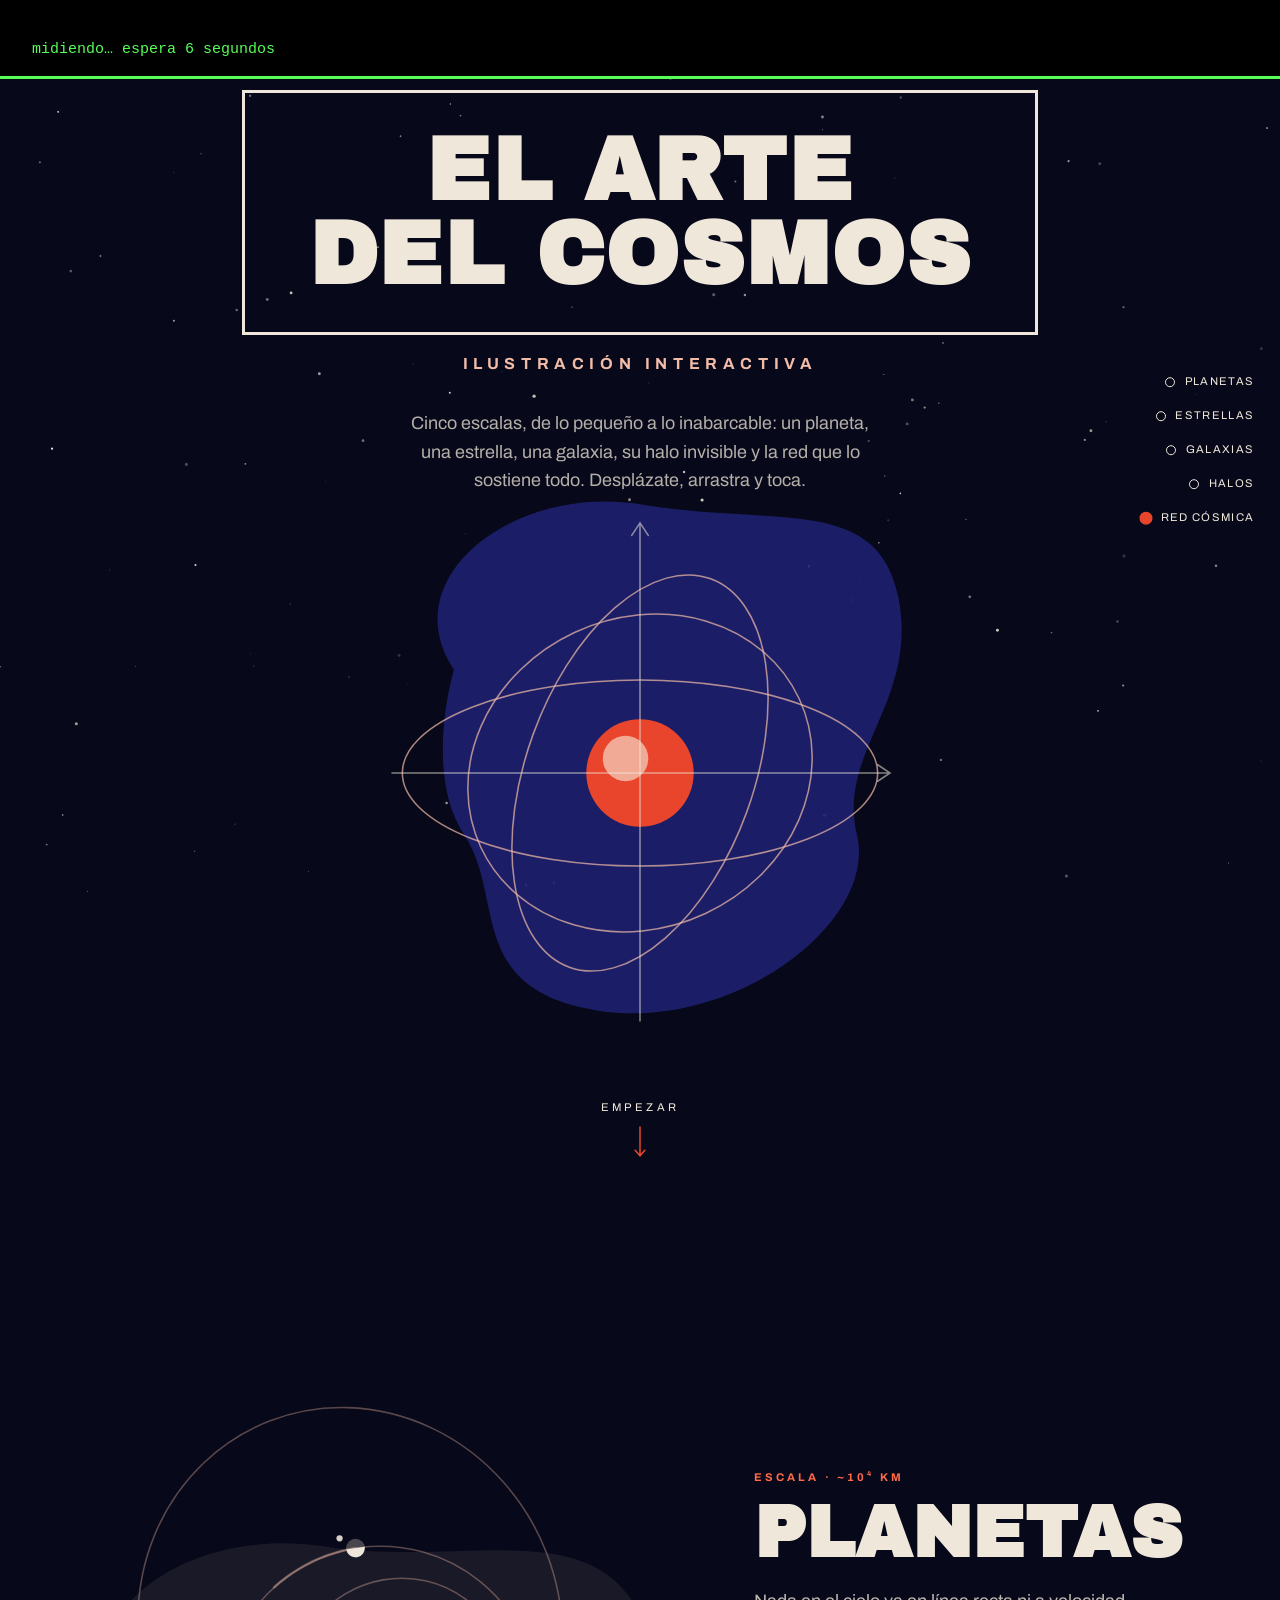
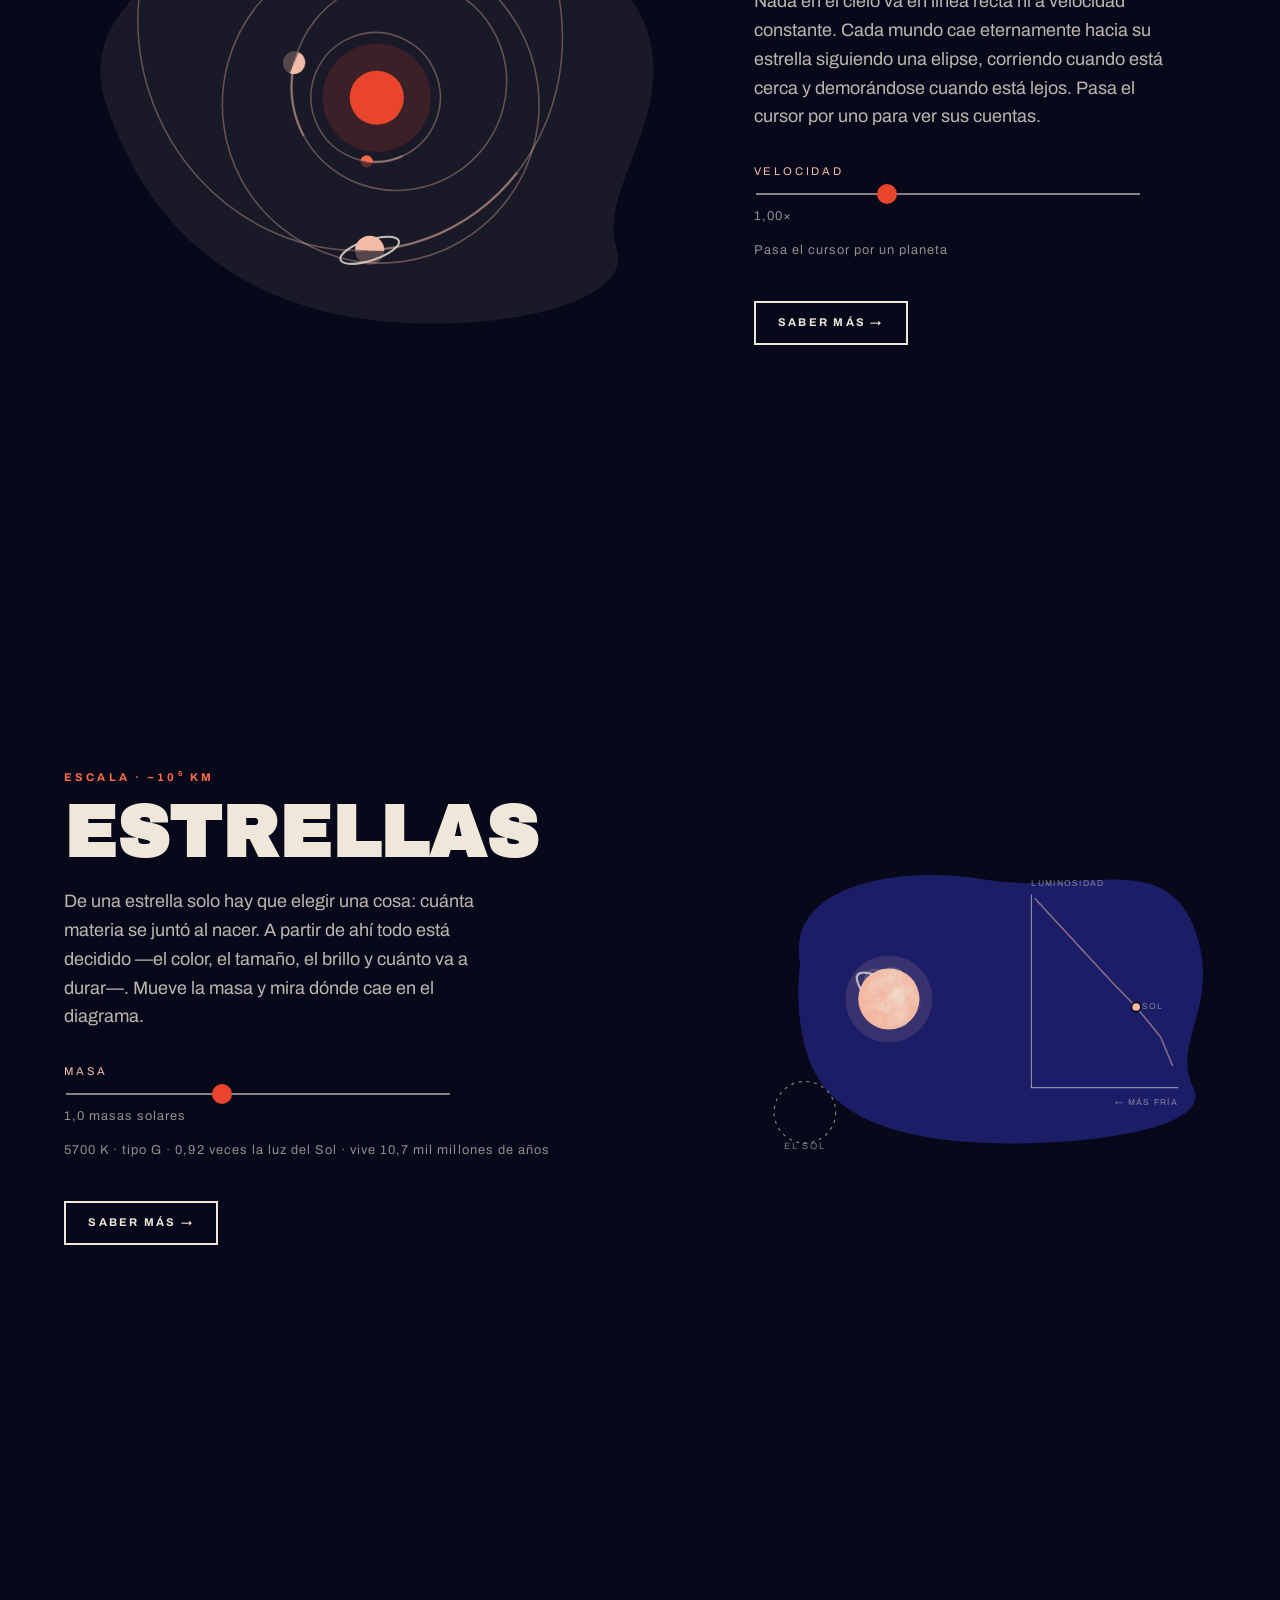
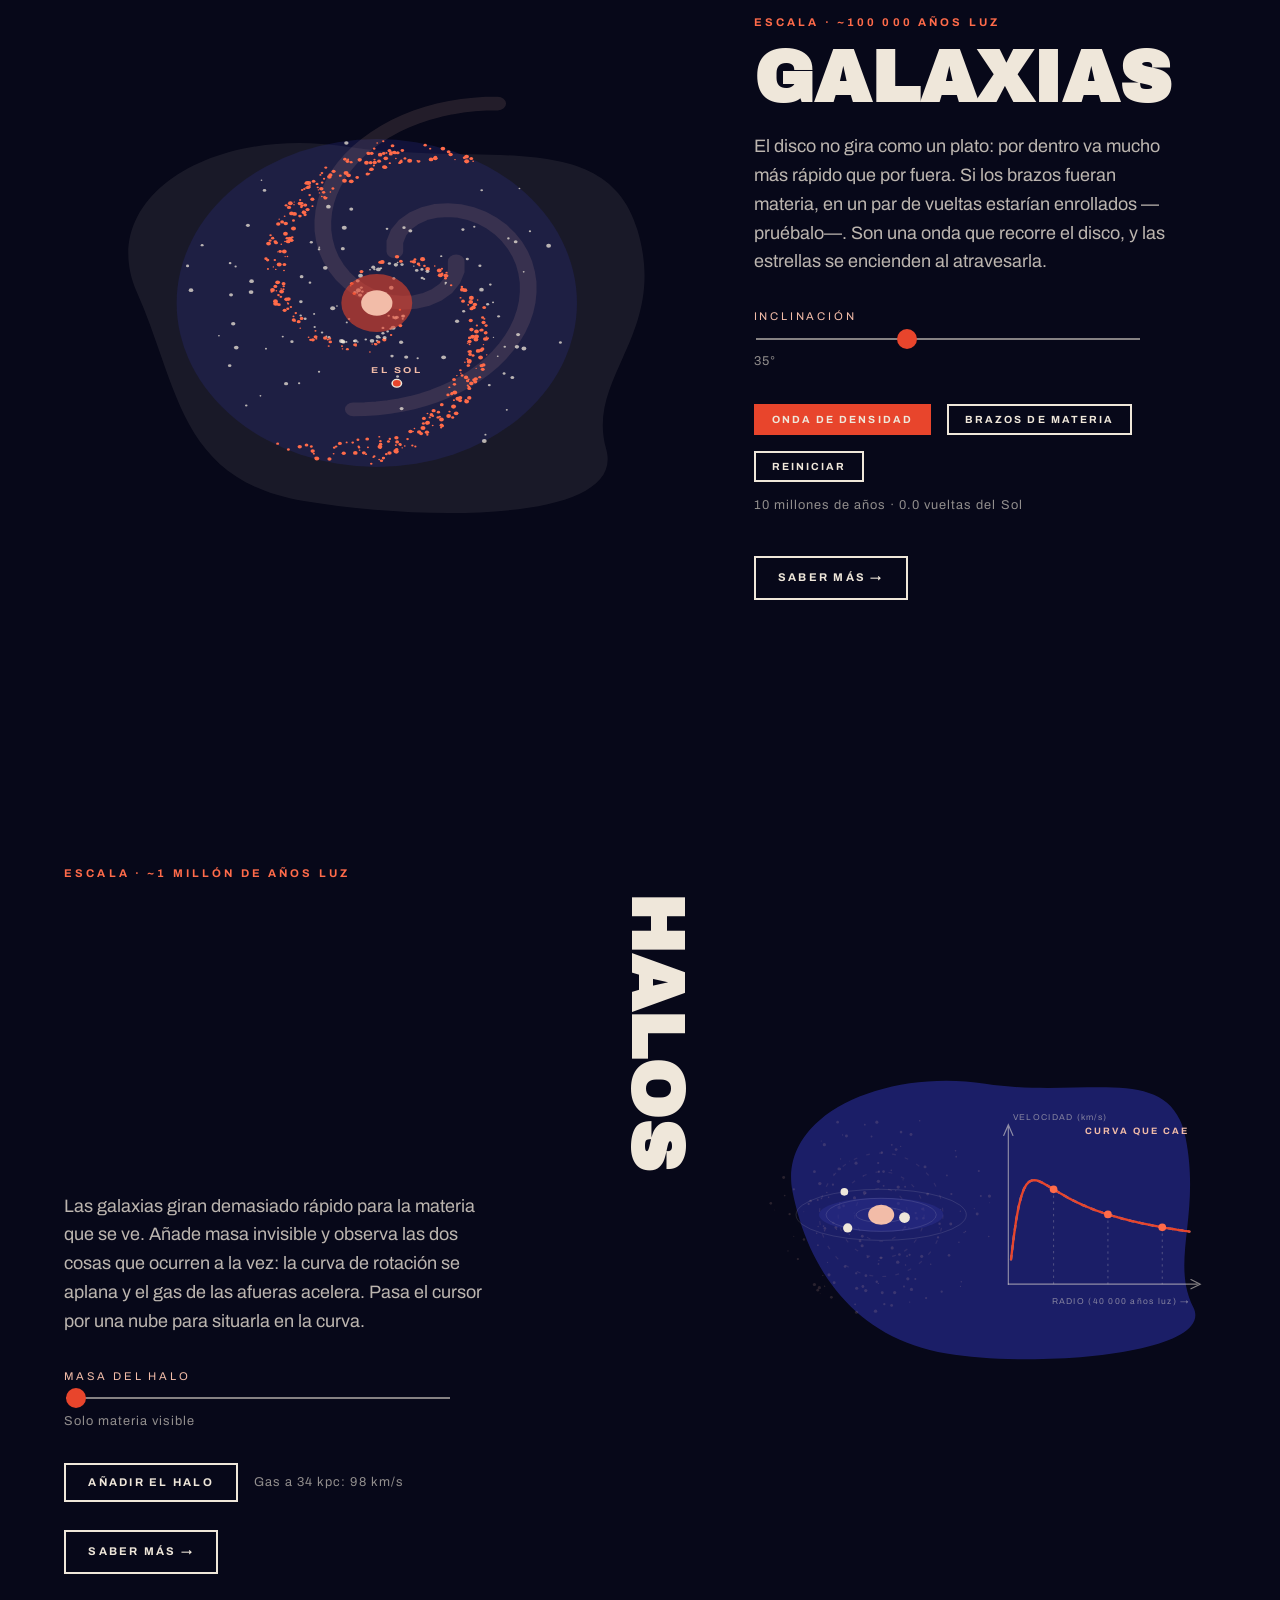
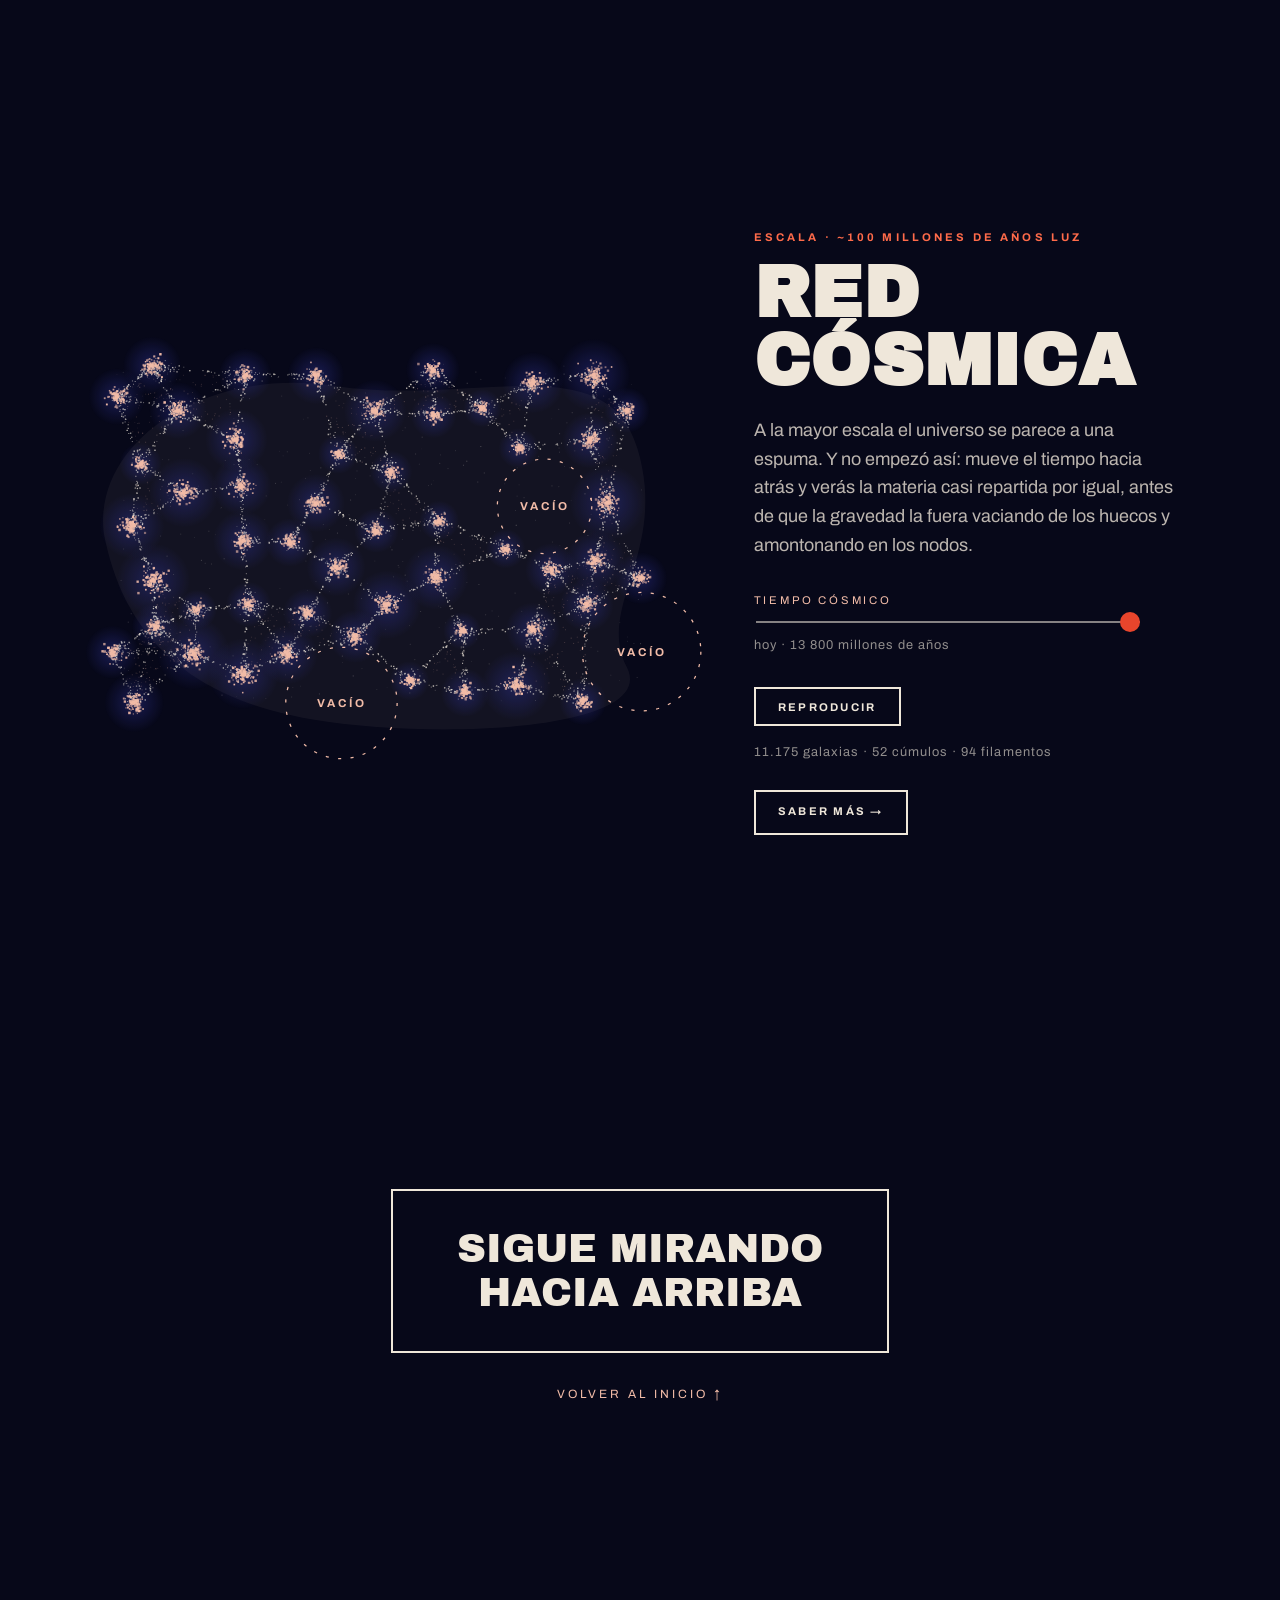
==== _diagnostico.html @ 121e1dbd "Add cosmic web visualization and planetarium content" ====
<!DOCTYPE html>
<html lang="es">
<head>
<meta charset="utf-8">
<meta name="viewport" content="width=device-width, initial-scale=1, viewport-fit=cover">
<title>El arte del cosmos</title>
<meta name="description" content="Una pieza interactiva sobre la belleza del cosmos, de los planetas a la red cósmica.">
<link rel="preconnect" href="https://fonts.googleapis.com">
<link rel="preconnect" href="https://fonts.gstatic.com" crossorigin>
<link href="https://fonts.googleapis.com/css2?family=Archivo+Black&family=Archivo:wght@400;600;700&display=swap" rel="stylesheet">
<link rel="stylesheet" href="css/style.css">
</head>
<body>

<!-- Campo de estrellas de fondo (canvas, dibujado en js/main.js) -->
<canvas id="starfield" class="starfield" aria-hidden="true"></canvas>

<!-- Barra de progreso de scroll -->
<div class="progress" aria-hidden="true"><span id="progressBar" class="progress__bar"></span></div>

<!-- Navegación lateral: un punto por escala -->
<nav class="dots" aria-label="Escalas">
  <a href="#planetas"    data-dot="planetas"><span></span><em>Planetas</em></a>
  <a href="#estrellas"   data-dot="estrellas"><span></span><em>Estrellas</em></a>
  <a href="#galaxias"    data-dot="galaxias"><span></span><em>Galaxias</em></a>
  <a href="#halos"       data-dot="halos"><span></span><em>Halos</em></a>
  <a href="#red-cosmica" data-dot="red-cosmica"><span></span><em>Red cósmica</em></a>
</nav>

<!-- ============================= HERO ============================= -->
<header class="hero" id="top">
  <div class="frame">
    <h1 class="hero__title">EL ARTE<br>DEL COSMOS</h1>
  </div>
  <p class="hero__kicker">ILUSTRACIÓN INTERACTIVA</p>

  <p class="hero__intro">
    Cinco escalas, de lo pequeño a lo inabarcable: un planeta, una estrella,
    una galaxia, su halo invisible y la red que lo sostiene todo.
    Desplázate, arrastra y toca.
  </p>

  <a class="scroll-cue" href="#planetas">
    <span>EMPEZAR</span>
    <svg viewBox="0 0 24 48" aria-hidden="true"><path d="M12 2 V40 M5 33 L12 41 L19 33" /></svg>
  </a>

  <!-- Ilustración del hero: sistema orbital decorativo -->
  <svg class="hero__art" viewBox="0 0 600 600" aria-hidden="true">
    <path class="blob blob--violet" d="M120 200C60 110 180 20 300 40c130 22 230-10 250 90 20 100-60 150-40 230 20 85-120 190-250 170S170 420 130 360c-40-60-10-160-10-160Z"/>
    <g class="hero__rings">
      <ellipse class="ring" cx="300" cy="300" rx="230" ry="90"/>
      <ellipse class="ring" cx="300" cy="300" rx="170" ry="150" transform="rotate(-25 300 300)"/>
      <ellipse class="ring" cx="300" cy="300" rx="110" ry="200" transform="rotate(20 300 300)"/>
    </g>
    <circle class="sun" cx="300" cy="300" r="52"/>
    <circle class="sun-core" cx="286" cy="286" r="22"/>
    <g class="axes">
      <path d="M60 300 H540 M530 292 L542 300 L530 308"/>
      <path d="M300 540 V60 M292 70 L300 58 L308 70"/>
    </g>
  </svg>
</header>

<main>

  <!-- =========================== 1. PLANETAS =========================== -->
  <!-- Las órbitas las resuelve js/planets.js: aquí solo va el fondo -->
  <section class="scene scene--left" id="planetas" data-scene="planetas">
    <div class="scene__stage">
      <svg class="art" id="planetArt" viewBox="0 0 600 420" role="img"
           aria-label="Cuatro planetas recorriendo órbitas elípticas alrededor de su estrella">
        <path class="blob blob--cream" d="M40 210C10 120 120 40 250 60c130 20 250-30 300 60s-40 170-20 230-160 90-280 60S70 300 40 210Z"/>
      </svg>
    </div>

    <div class="scene__text">
      <p class="scene__scale">ESCALA · ~10<sup>4</sup> KM</p>
      <h2 class="scene__label">PLANETAS</h2>
      <p class="scene__copy">
        Nada en el cielo va en línea recta ni a velocidad constante. Cada mundo cae
        eternamente hacia su estrella siguiendo una elipse, corriendo cuando está cerca
        y demorándose cuando está lejos. Pasa el cursor por uno para ver sus cuentas.
      </p>
      <div class="control">
        <label for="planetSpeed">VELOCIDAD</label>
        <input id="planetSpeed" type="range" min="0" max="3" step="0.05" value="1">
        <output id="planetSpeedOut">1,00×</output>
      </div>
      <p class="readout" id="planetReadout">—</p>
      <a class="btn btn--ghost scene__more" href="planetas.html">SABER MÁS →</a>
    </div>
  </section>

  <!-- ============================ 2. ESTRELLAS ============================ -->
  <!-- La estrella la modela js/stars.js: aquí solo va el fondo -->
  <section class="scene scene--right" id="estrellas" data-scene="estrellas">
    <div class="scene__stage">
      <svg class="art" id="starArt" viewBox="0 0 600 420" role="img"
           aria-label="Una estrella cuya masa decide su color, su tamaño y su vida">
        <path class="blob blob--violet" d="M60 160C40 60 180 30 300 50s230-40 270 60-30 150 0 210-180 80-300 70S90 340 70 280s-10-120-10-120Z"/>
      </svg>
    </div>

    <div class="scene__text">
      <p class="scene__scale">ESCALA · ~10<sup>6</sup> KM</p>
      <h2 class="scene__label">ESTRELLAS</h2>
      <p class="scene__copy">
        De una estrella solo hay que elegir una cosa: cuánta materia se juntó al nacer.
        A partir de ahí todo está decidido —el color, el tamaño, el brillo y cuánto va a
        durar—. Mueve la masa y mira dónde cae en el diagrama.
      </p>
      <div class="control">
        <label for="starMass">MASA</label>
        <input id="starMass" type="range" min="0" max="100" step="0.5" value="40">
        <output id="starMassOut">1,0 masas solares</output>
      </div>
      <p class="readout" id="starDetail">—</p>
      <a class="btn btn--ghost scene__more" href="estrellas.html">SABER MÁS →</a>
    </div>
  </section>

  <!-- =========================== 3. GALAXIAS =========================== -->
  <!-- El disco lo siembra y lo hace girar js/galaxies.js -->
  <section class="scene scene--left" id="galaxias" data-scene="galaxias">
    <div class="scene__stage">
      <svg class="art" id="galaxyArt" viewBox="0 0 600 420" role="img"
           aria-label="Disco galáctico en rotación diferencial con brazos espirales">
        <path class="blob blob--cream" d="M70 200C30 110 140 40 270 60s250-20 280 80-50 140-30 210-170 70-290 50S110 290 70 200Z"/>
      </svg>
    </div>

    <div class="scene__text">
      <p class="scene__scale">ESCALA · ~100 000 AÑOS LUZ</p>
      <h2 class="scene__label">GALAXIAS</h2>
      <p class="scene__copy">
        El disco no gira como un plato: por dentro va mucho más rápido que por fuera.
        Si los brazos fueran materia, en un par de vueltas estarían enrollados —pruébalo—.
        Son una onda que recorre el disco, y las estrellas se encienden al atravesarla.
      </p>
      <div class="control">
        <label for="galaxyTilt">INCLINACIÓN</label>
        <input id="galaxyTilt" type="range" min="0" max="90" step="1" value="35">
        <output id="galaxyTiltOut">35°</output>
      </div>
      <div class="control control--row">
        <button class="btn btn--sm" id="galaxyWave" type="button" aria-pressed="true">ONDA DE DENSIDAD</button>
        <button class="btn btn--sm" id="galaxyMatter" type="button" aria-pressed="false">BRAZOS DE MATERIA</button>
        <button class="btn btn--sm" id="galaxyReset" type="button">REINICIAR</button>
      </div>
      <p class="readout" id="galaxyClock">—</p>
      <a class="btn btn--ghost scene__more" href="galaxias.html">SABER MÁS →</a>
    </div>
  </section>

  <!-- ============================= 4. HALOS ============================= -->
  <!-- La ilustración la construye js/halos.js: el SVG solo aporta el fondo -->
  <section class="scene scene--right" id="halos" data-scene="halos">
    <div class="scene__stage">
      <svg class="art" id="haloArt" viewBox="0 0 600 420" role="img"
           aria-label="Halo de materia oscura y curva de rotación calculada en vivo">
        <path class="blob blob--violet" d="M50 180C30 80 170 20 300 40s240-30 260 70-20 160 10 220-200 80-320 60S70 280 50 180Z"/>
      </svg>
    </div>

    <div class="scene__text">
      <p class="scene__scale">ESCALA · ~1 MILLÓN DE AÑOS LUZ</p>
      <h2 class="scene__label scene__label--vertical">HALOS</h2>
      <p class="scene__copy">
        Las galaxias giran demasiado rápido para la materia que se ve. Añade masa
        invisible y observa las dos cosas que ocurren a la vez: la curva de rotación
        se aplana y el gas de las afueras acelera. Pasa el cursor por una nube para
        situarla en la curva.
      </p>
      <div class="control">
        <label for="haloMass">MASA DEL HALO</label>
        <input id="haloMass" type="range" min="0" max="100" step="1" value="0">
        <output id="haloRatio">Solo materia visible</output>
      </div>
      <div class="control control--row">
        <button class="btn" id="haloPreset" type="button" aria-pressed="false">AÑADIR EL HALO</button>
        <span class="readout" id="haloVel">Gas a 34 kpc: — km/s</span>
      </div>
      <a class="btn btn--ghost scene__more" href="halos.html">SABER MÁS →</a>
    </div>
  </section>

  <!-- ========================== 5. RED CÓSMICA ========================== -->
  <!-- La red la siembra js/web.js: el SVG solo aporta el fondo -->
  <section class="scene scene--left" id="red-cosmica" data-scene="red-cosmica">
    <div class="scene__stage">
      <div class="web-stage">
        <canvas id="webCanvas" class="web-canvas"></canvas>
        <svg class="web-overlay" id="webArt" viewBox="0 0 600 420" role="img"
             aria-label="Red cósmica formada por miles de galaxias que se agrupan con el tiempo"></svg>
      </div>
    </div>

    <div class="scene__text">
      <p class="scene__scale">ESCALA · ~100 MILLONES DE AÑOS LUZ</p>
      <h2 class="scene__label">RED CÓSMICA</h2>
      <p class="scene__copy">
        A la mayor escala el universo se parece a una espuma. Y no empezó así: mueve
        el tiempo hacia atrás y verás la materia casi repartida por igual, antes de que
        la gravedad la fuera vaciando de los huecos y amontonando en los nodos.
      </p>
      <div class="control">
        <label for="webTime">TIEMPO CÓSMICO</label>
        <input id="webTime" type="range" min="0" max="100" step="1" value="100">
        <output id="webAge">hoy · 13 800 millones de años</output>
      </div>
      <div class="control control--row">
        <button class="btn" id="webPlay" type="button" aria-pressed="false">REPRODUCIR</button>
        <span class="readout" id="webReadout">—</span>
      </div>
      <a class="btn btn--ghost scene__more" href="red-cosmica.html">SABER MÁS →</a>
    </div>
  </section>

</main>

<!-- ============================= OUTRO ============================= -->
<footer class="outro">
  <div class="frame frame--sm">
    <p>SIGUE MIRANDO<br>HACIA ARRIBA</p>
  </div>
  <a class="back-to-top" href="#top">VOLVER AL INICIO ↑</a>
</footer>

<script src="js/common.js"></script>
<script src="js/main.js"></script>
<script src="js/planets.js"></script>
<script src="js/stars.js"></script>
<script src="js/galaxies.js"></script>
<script src="js/halos.js"></script>
<script src="js/web.js"></script>

<div id="sonda" style="position:fixed;top:0;left:0;right:0;z-index:9999;background:#000;color:#5f5;
  font:15px/1.6 monospace;padding:14px;white-space:pre-wrap;border-bottom:3px solid #5f5">
  midiendo… espera 6 segundos</div>
<script>
  window.__log = [];
  addEventListener('error', function (e) {
    window.__log.push('ERROR: ' + e.message + ' @' + (e.filename || '').split('/').pop() + ':' + e.lineno);
  });
  var _e = console.error;
  console.error = function () { window.__log.push('console.error: ' + [].slice.call(arguments).map(String).join(' ')); _e.apply(console, arguments); };

  addEventListener('DOMContentLoaded', function () {
    var planeta = document.querySelector('#planetArt .planet-body');
    var pos = function (el) { return el ? (el.getAttribute('transform') || '?') : 'NO EXISTE'; };
    var p0 = pos(planeta);

    setTimeout(function () {
      var play = document.getElementById('webPlay');
      var barra = document.getElementById('webTime');
      var etiqueta0 = play ? play.textContent.trim() : 'NO EXISTE';
      var barra0 = barra ? barra.value : '?';
      if (play) play.dispatchEvent(new MouseEvent('click', { bubbles: true }));

      setTimeout(function () {
        document.getElementById('sonda').textContent =
          'reducir movimiento del sistema: ' + matchMedia('(prefers-reduced-motion: reduce)').matches + '\n'
          + 'planeta al cargar:  ' + p0 + '\n'
          + 'planeta 3 s después: ' + pos(planeta) + '   <- si son iguales, las órbitas están congeladas\n'
          + 'botón de la red: "' + etiqueta0 + '" -> "' + (play ? play.textContent.trim() : '?') + '"\n'
          + 'barra de tiempo: ' + barra0 + ' -> ' + (barra ? barra.value : '?') + '   <- si no sube, reproducir no corre\n'
          + 'canvas de la red: ' + (document.getElementById('webCanvas') ? document.getElementById('webCanvas').width + ' px de ancho' : 'NO EXISTE') + '\n'
          + (window.__log.length ? '\n' + window.__log.join('\n') : '\nsin errores de JavaScript');
      }, 3000);
    }, 3000);
  });
</script>
</body>
</html>
---- css/style.css ----
/* ============================================================
   El arte del cosmos — hoja de estilos base
   Cinco escalas: planetas → estrellas → galaxias → halos → red cósmica
   Paleta: azul profundo + coral + rosa pálido + crema
   ============================================================ */

:root {
  /* Color */
  --ink:        #070819;  /* fondo espacio profundo */
  --ink-2:      #0E1130;  /* fondo alterno */
  --violet:     #1E2270;  /* azul del cartel de referencia, oscurecido */
  --violet-2:   #2B2F8C;
  --coral:      #E8452C;
  --coral-soft: #FF6B4A;
  --blush:      #F2BCA8;
  --cream:      #EFE7DA;
  --ice:        #A9C3FF;  /* estrellas calientes */
  --line:       rgba(239, 231, 218, 0.55);

  /* Tipografía */
  --display: "Archivo Black", "Helvetica Neue", Impact, sans-serif;
  --text:    "Archivo", "Helvetica Neue", Arial, sans-serif;

  /* Ritmo */
  --gutter: clamp(1.25rem, 5vw, 5rem);
  --ease:   cubic-bezier(0.22, 1, 0.36, 1);
}

*, *::before, *::after { box-sizing: border-box; }

html { scroll-behavior: smooth; }

body {
  margin: 0;
  background: var(--ink);
  color: var(--cream);
  font-family: var(--text);
  font-size: clamp(1rem, 0.95rem + 0.25vw, 1.125rem);
  line-height: 1.6;
  overflow-x: hidden;
}

img, svg { max-width: 100%; }

/* ---------------- Fondo de estrellas + barra de progreso ---------------- */

.starfield {
  position: fixed;
  inset: 0;
  width: 100%;
  height: 100%;
  z-index: 0;
  pointer-events: none;
}

.progress {
  position: fixed;
  top: 0; left: 0; right: 0;
  height: 3px;
  background: rgba(239, 231, 218, 0.12);
  z-index: 50;
}
.progress__bar {
  display: block;
  height: 100%;
  width: 0;
  background: var(--coral);
}

/* ---------------- Navegación de puntos ---------------- */

.dots {
  position: fixed;
  right: clamp(0.75rem, 2vw, 2rem);
  top: 50%;
  transform: translateY(-50%);
  display: flex;
  flex-direction: column;
  gap: 1rem;
  z-index: 40;
}
.dots a {
  display: flex;
  align-items: center;
  justify-content: flex-end;
  gap: 0.6rem;
  text-decoration: none;
  color: var(--cream);
}
.dots span {
  width: 10px;
  height: 10px;
  border: 1.5px solid var(--cream);
  border-radius: 50%;
  transition: background 0.3s var(--ease), transform 0.3s var(--ease);
}
.dots em {
  font-style: normal;
  font-size: 0.7rem;
  letter-spacing: 0.12em;
  text-transform: uppercase;
  opacity: 0;
  transform: translateX(6px);
  transition: opacity 0.3s var(--ease), transform 0.3s var(--ease);
}
.dots a:hover em { opacity: 0.8; transform: none; }
.dots a.is-active span { background: var(--coral); border-color: var(--coral); transform: scale(1.3); }
.dots a.is-active em { opacity: 1; transform: none; }

/* ---------------- Hero ---------------- */

.hero {
  position: relative;
  z-index: 1;
  min-height: 100svh;
  padding: clamp(3rem, 10vh, 8rem) var(--gutter) 6rem;
  display: flex;
  flex-direction: column;
  align-items: center;
  text-align: center;
}

.frame {
  border: 3px solid var(--cream);
  padding: clamp(1rem, 3vw, 2.25rem) clamp(1.5rem, 6vw, 4rem);
  max-width: 100%;
}
.frame--sm { border-width: 2px; }

.hero__title {
  margin: 0;
  font-family: var(--display);
  font-size: clamp(2rem, 8vw, 5.5rem);
  line-height: 0.95;
  letter-spacing: 0.02em;
}

.hero__kicker {
  margin: 1rem 0 0;
  font-weight: 700;
  font-size: clamp(0.75rem, 1.5vw, 1rem);
  letter-spacing: 0.35em;
  color: var(--blush);
}

.hero__intro {
  max-width: 48ch;
  margin: 2rem 0 0;
  color: rgba(239, 231, 218, 0.75);
}

.hero__art {
  width: min(100%, 620px);
  margin-top: -2rem;
  order: 3;
}
.hero__rings { transform-origin: 300px 300px; animation: spin 90s linear infinite; }

.scroll-cue {
  order: 4;
  margin-top: 1rem;
  display: inline-flex;
  flex-direction: column;
  align-items: center;
  gap: 0.5rem;
  color: var(--cream);
  text-decoration: none;
  font-size: 0.7rem;
  letter-spacing: 0.3em;
}
.scroll-cue svg {
  width: 18px;
  fill: none;
  stroke: var(--coral);
  stroke-width: 2;
  animation: nudge 2.4s ease-in-out infinite;
}

/* ---------------- Escenas ---------------- */

.scene {
  position: relative;
  z-index: 1;
  min-height: 100svh;
  display: grid;
  grid-template-columns: 1.15fr 0.85fr;
  align-items: center;
  gap: clamp(2rem, 5vw, 5rem);
  padding: clamp(4rem, 12vh, 9rem) var(--gutter);
}
.scene--right .scene__stage { order: 2; }

.scene__stage { position: relative; }
.art { width: 100%; height: auto; overflow: visible; }

/* Marcador de escala: hilo conductor de toda la pieza */
.scene__scale {
  margin: 0 0 0.75rem;
  font-size: 0.7rem;
  font-weight: 700;
  letter-spacing: 0.28em;
  color: var(--coral-soft);
}
.scene__scale sup { font-size: 0.65em; }

.scene__label {
  margin: 0 0 1.25rem;
  font-family: var(--display);
  font-size: clamp(2rem, 6vw, 4.5rem);
  line-height: 0.95;
  letter-spacing: 0.01em;
}
.scene__label--vertical {
  writing-mode: vertical-rl;
  margin-bottom: 0;
  margin-left: auto;
}

.scene__copy {
  max-width: 42ch;
  color: rgba(239, 231, 218, 0.78);
}

/* Aparición al entrar en pantalla (la clase la añade el IntersectionObserver) */
.scene__stage,
.scene__text {
  opacity: 0;
  transform: translateY(40px);
  transition: opacity 0.9s var(--ease), transform 0.9s var(--ease);
}
.scene.is-visible .scene__stage,
.scene.is-visible .scene__text { opacity: 1; transform: none; }
.scene.is-visible .scene__text { transition-delay: 0.15s; }

/* ---------------- Controles ---------------- */

.control {
  margin-top: 2rem;
  display: flex;
  flex-direction: column;
  gap: 0.6rem;
  max-width: 24rem;
}
.control--row { flex-direction: row; align-items: center; gap: 1rem; flex-wrap: wrap; }

.control label {
  font-size: 0.7rem;
  letter-spacing: 0.25em;
  color: var(--blush);
}

input[type="range"] {
  -webkit-appearance: none;
  appearance: none;
  width: 100%;
  height: 2px;
  background: var(--line);
  outline-offset: 6px;
}
input[type="range"]::-webkit-slider-thumb {
  -webkit-appearance: none;
  width: 20px; height: 20px;
  border-radius: 50%;
  background: var(--coral);
  cursor: grab;
}
input[type="range"]::-moz-range-thumb {
  width: 20px; height: 20px;
  border: 0;
  border-radius: 50%;
  background: var(--coral);
  cursor: grab;
}

output, .readout {
  font-size: 0.8rem;
  letter-spacing: 0.08em;
  color: rgba(239, 231, 218, 0.6);
}

.btn {
  font-family: var(--text);
  font-weight: 700;
  font-size: 0.7rem;
  letter-spacing: 0.2em;
  color: var(--cream);
  background: transparent;
  border: 2px solid var(--cream);
  padding: 0.7rem 1.4rem;
  cursor: pointer;
  transition: background 0.25s var(--ease), border-color 0.25s var(--ease);
}
.btn:hover, .btn:focus-visible { background: var(--coral); border-color: var(--coral); }
.btn[aria-pressed="true"] { background: var(--coral); border-color: var(--coral); }

.btn--ghost { display: inline-block; text-decoration: none; }
.scene__more { margin-top: 1.75rem; }

/* ---------------- Vocabulario gráfico compartido ---------------- */

.blob { opacity: 0.9; }
.blob--violet { fill: var(--violet); }
.blob--cream  { fill: var(--cream); opacity: 0.08; }

.axes {
  fill: none;
  stroke: var(--line);
  stroke-width: 1.5;
  stroke-linecap: round;
}

.axis-label {
  fill: rgba(239, 231, 218, 0.5);
  font-family: var(--text);
  font-size: 12px;
  letter-spacing: 0.18em;
  text-anchor: middle;
}
/* En CSS el anclaje gana al atributo del SVG, así que aquí se le devuelve
   la palabra a cada rótulo que pide alinearse por su izquierda o su derecha */
.axis-label[text-anchor="start"] { text-anchor: start; }
.axis-label[text-anchor="end"] { text-anchor: end; }

.ring {
  fill: none;
  stroke: var(--blush);
  stroke-width: 1.5;
  opacity: 0.7;
}

.sun      { fill: var(--coral); }
.sun-core { fill: var(--blush); opacity: 0.85; }

.star-label {
  fill: var(--blush);
  font-family: var(--text);
  font-size: 15px;
  letter-spacing: 0.06em;
  pointer-events: none;
}

/* Escena 1 — planetas · las órbitas las resuelve js/planets.js */
.planet--coral { fill: var(--coral-soft); }
.planet--blush { fill: var(--blush); }
.planet--cream { fill: var(--cream); }
.planet--night { opacity: 0.28; }
.planet-body { cursor: pointer; }
.orbit-path { opacity: 0.35; }
.orbit-trail { fill: none; stroke: var(--blush); stroke-width: 2.5; stroke-linecap: round; opacity: 0.35; }
.moon-dot { fill: var(--cream); opacity: 0.9; }
.planet-ring {
  fill: none;
  stroke: var(--cream);
  stroke-width: 2;
  opacity: 0.8;
  /* fill-box para girar sobre el propio anillo y no sobre el origen del viewBox */
  transform-box: fill-box;
  transform-origin: center;
  transform: rotate(-18deg);
}

/* Escena 2 — estrellas · las modela js/stars.js */
.star-body { fill: var(--coral); transition: fill 0.35s var(--ease); }
.star-corona { fill: var(--coral); opacity: 0.16; transition: opacity 0.4s var(--ease); }
.grain { fill: var(--cream); opacity: 0.14; pointer-events: none; }
.flare { fill: none; stroke: var(--blush); stroke-width: 3; stroke-linecap: round; }
.sun-ref { fill: none; stroke: var(--line); stroke-width: 1.5; stroke-dasharray: 4 6; }

.ms-line { fill: none; stroke: var(--blush); stroke-width: 2; opacity: 0.5; }
.hr-sun { fill: var(--cream); }
.hr-marker { stroke: var(--ink); stroke-width: 2; transition: fill 0.35s var(--ease); }

/* Escena 3 — galaxias · la siembra js/galaxies.js */
.galaxy-disc { fill: var(--violet-2); opacity: 0.28; }
.galaxy-disc--flat { opacity: 0.55; }
.galaxy-bulge { fill: var(--coral); opacity: 0.6; }
.galaxy-core  { fill: var(--blush); }

.arm-pattern { transition: opacity 0.5s var(--ease); }
.arm-wave {
  fill: none;
  stroke: var(--blush);
  stroke-width: 16;
  stroke-linecap: round;
  opacity: 0.16;
}
.disc-star { fill: var(--cream); opacity: 0.75; transition: fill 0.25s var(--ease); }
.disc-star.is-forming { fill: var(--coral-soft); opacity: 1; }
.sun-marker { fill: var(--coral); stroke: var(--cream); stroke-width: 1.5; }
.sun-tag {
  fill: var(--blush);
  font-family: var(--text);
  font-size: 10px;
  font-weight: 700;
  letter-spacing: 0.2em;
  pointer-events: none;
}

/* Escena 4 — halos · la construye js/halos.js */

.halo-particles { transition: opacity 0.4s var(--ease); }
.halo-particles.is-drifting { animation: spin 300s linear infinite; }
.halo-particle { fill: var(--blush); }

.halo-ring {
  fill: none;
  stroke: var(--blush);
  stroke-width: 1.5;
  stroke-dasharray: 5 12;
  transition: opacity 0.4s var(--ease), r 0.6s var(--ease);
}

/* Nubes de gas que trazan la curva */
.tracer-orbit { fill: none; stroke: var(--line); stroke-width: 1; opacity: 0.3; }
.tracer {
  fill: var(--cream);
  cursor: pointer;
  transition: fill 0.2s var(--ease);
}
.tracer:hover { fill: var(--coral-soft); }
.tracer-label {
  fill: var(--blush);
  font-family: var(--text);
  font-size: 14px;
  letter-spacing: 0.06em;
  pointer-events: none;
}

/* Gráfico de la curva de rotación */
.curve { fill: none; stroke-width: 3; stroke-linecap: round; }
.curve--expected { stroke: var(--line); stroke-dasharray: 5 8; }
.curve--live { stroke: var(--coral); }
.marker__dot { fill: var(--coral-soft); transition: r 0.2s var(--ease), fill 0.2s var(--ease); }
.marker__guide { stroke: var(--line); stroke-width: 1; stroke-dasharray: 3 5; opacity: 0.6; }
.marker.is-lit .marker__dot { fill: var(--cream); r: 8; }
.plot-label { font-size: 11px; letter-spacing: 0.15em; }
.plot-note {
  fill: var(--blush);
  font-family: var(--text);
  font-size: 12px;
  font-weight: 700;
  letter-spacing: 0.22em;
  transition: fill 0.4s var(--ease);
}
.plot-note.is-flat { fill: var(--coral-soft); }

/* Escena 5 — red cósmica · la siembra js/web.js sobre <canvas> */
.web-stage {
  position: relative;
  width: 100%;
  aspect-ratio: var(--ratio, 600 / 420);
}
.web-canvas,
.web-overlay {
  position: absolute;
  inset: 0;
  width: 100%;
  height: 100%;
}
.web-canvas { cursor: crosshair; touch-action: none; }
.web-overlay { pointer-events: none; overflow: visible; }

.void-ring, .void-tag { transition: opacity 0.5s var(--ease); }
.void-ring {
  fill: none;
  stroke: var(--blush);
  stroke-width: 1.2;
  stroke-dasharray: 3 9;
  opacity: 0.5;
}
.void-tag {
  fill: var(--blush);
  font-family: var(--text);
  font-size: 11px;
  font-weight: 700;
  letter-spacing: 0.24em;
}

/* ---------------- Outro ---------------- */

.outro {
  position: relative;
  z-index: 1;
  min-height: 70svh;
  display: flex;
  flex-direction: column;
  align-items: center;
  justify-content: center;
  gap: 2rem;
  padding: 6rem var(--gutter);
  text-align: center;
}
.outro p {
  margin: 0;
  font-family: var(--display);
  font-size: clamp(1.5rem, 4vw, 2.5rem);
  line-height: 1.1;
}
.back-to-top {
  color: var(--blush);
  text-decoration: none;
  font-size: 0.75rem;
  letter-spacing: 0.25em;
}

/* ---------------- Animaciones ---------------- */

@keyframes spin  { to { transform: rotate(360deg); } }
@keyframes twinkle { 0%, 100% { opacity: 0.25; } 50% { opacity: 1; } }
@keyframes nudge { 0%, 100% { transform: translateY(0); } 50% { transform: translateY(6px); } }

/* ---------------- Responsive ---------------- */

@media (max-width: 900px) {
  .scene {
    grid-template-columns: 1fr;
    gap: 2rem;
    padding-block: 5rem;
  }
  .scene--right .scene__stage { order: 0; }
  .scene__label--vertical { writing-mode: horizontal-tb; margin-left: 0; margin-bottom: 1.25rem; }
  .dots em { display: none; }
}

@media (max-width: 560px) {
  .dots { display: none; }
  .hero__art { margin-top: 0; }
}

/* ---------------- Accesibilidad ---------------- */

@media (prefers-reduced-motion: reduce) {
  html { scroll-behavior: auto; }
  *, *::before, *::after {
    animation-duration: 0.001ms !important;
    animation-iteration-count: 1 !important;
    transition-duration: 0.001ms !important;
  }
  .scene__stage, .scene__text { opacity: 1; transform: none; }
}


/* ============================================================
   Páginas de detalle (planetas.html, estrellas.html, …)
   ============================================================ */

.article-page { padding-bottom: 2rem; }

.back-link {
  position: fixed;
  top: clamp(1rem, 3vh, 2rem);
  left: clamp(1rem, 4vw, 3rem);
  z-index: 45;
  color: var(--cream);
  text-decoration: none;
  font-size: 0.7rem;
  font-weight: 700;
  letter-spacing: 0.2em;
  background: rgba(7, 8, 25, 0.75);
  border: 1px solid var(--line);
  padding: 0.6rem 1rem;
  backdrop-filter: blur(6px);
}
.back-link:hover { background: var(--coral); border-color: var(--coral); }

.article-head {
  position: relative;
  z-index: 1;
  max-width: 72rem;
  margin: 0 auto;
  padding: clamp(6rem, 16vh, 11rem) var(--gutter) 0;
  text-align: center;
}
.article-head .scene__scale { margin-bottom: 1rem; }

.article-title {
  margin: 0 0 1.5rem;
  font-family: var(--display);
  font-size: clamp(2.5rem, 11vw, 6rem);
  line-height: 0.95;
}

.article-lede {
  max-width: 54ch;
  margin: 0 auto;
  font-size: clamp(1.05rem, 1.6vw, 1.35rem);
  color: var(--blush);
}

.article-figure {
  margin: clamp(2.5rem, 6vw, 4rem) auto 0;
  max-width: 46rem;
}
.figure-art { width: 100%; height: auto; overflow: visible; }
.dust { fill: var(--cream); opacity: 0.8; }

.article-figure--lab { max-width: 52rem; }

.lab-caption {
  margin: 1.25rem auto 0;
  max-width: 46ch;
  text-align: center;
  font-size: 0.85rem;
  color: rgba(239, 231, 218, 0.55);
}

.lab-controls {
  margin-top: 1.75rem;
  padding-top: 1.75rem;
  border-top: 1px solid var(--line);
  display: grid;
  gap: 1.1rem;
}
.lab-controls .control { margin-top: 0; max-width: 30rem; width: 100%; }
.lab-readout { margin: 0; font-variant-numeric: tabular-nums; }
.btn--sm { padding: 0.5rem 1rem; font-size: 0.65rem; }

.article {
  position: relative;
  z-index: 1;
  max-width: 72rem;
  margin: 0 auto;
  padding: clamp(3rem, 8vh, 5rem) var(--gutter) 3rem;
  display: grid;
  grid-template-columns: repeat(2, minmax(0, 1fr));
  gap: clamp(2rem, 4vw, 4rem);
}

.article-block__num {
  margin: 0 0 0.5rem;
  font-size: 0.7rem;
  font-weight: 700;
  letter-spacing: 0.3em;
  color: var(--coral-soft);
}
.article-block__title {
  margin: 0 0 0.75rem;
  font-family: var(--display);
  font-size: clamp(1.25rem, 2.4vw, 1.8rem);
  line-height: 1.1;
}
.article-block p { margin: 0; color: rgba(239, 231, 218, 0.78); }

.facts {
  grid-column: 1 / -1;
  margin-top: 1rem;
  padding-top: 2rem;
  border-top: 2px solid var(--line);
}
.facts__title {
  margin: 0;
  font-family: var(--display);
  font-size: 0.95rem;
  letter-spacing: 0.25em;
}
.facts dl {
  margin: 1.75rem 0 0;
  display: grid;
  grid-template-columns: repeat(auto-fit, minmax(15rem, 1fr));
  gap: 1.5rem 2.5rem;
}
.facts dt {
  font-size: 0.68rem;
  letter-spacing: 0.2em;
  text-transform: uppercase;
  color: var(--blush);
}
.facts dd {
  margin: 0.35rem 0 0;
  font-family: var(--display);
  font-size: clamp(1rem, 1.6vw, 1.2rem);
}

.article-nav {
  position: relative;
  z-index: 1;
  max-width: 72rem;
  margin: 0 auto;
  padding: 0 var(--gutter) 4rem;
  display: flex;
  gap: 1rem;
  justify-content: space-between;
}
.article-nav__spacer { flex: 1; }
.article-nav__link {
  flex: 0 1 20rem;
  display: flex;
  flex-direction: column;
  gap: 0.35rem;
  padding: 1.1rem 1.5rem;
  border: 2px solid var(--line);
  color: var(--cream);
  text-decoration: none;
  transition: border-color 0.25s var(--ease), background 0.25s var(--ease);
}
.article-nav__link:hover { border-color: var(--coral); background: rgba(232, 69, 44, 0.12); }
.article-nav__link--next { text-align: right; margin-left: auto; }
.article-nav__link span { font-size: 0.65rem; letter-spacing: 0.25em; color: var(--blush); }
.article-nav__link strong { font-family: var(--display); font-weight: 400; font-size: 1.15rem; }

.outro--sm { min-height: auto; padding-block: 3rem 4rem; }

/* Aparición genérica (la marca js/common.js) */
.reveal {
  opacity: 0;
  transform: translateY(30px);
  transition: opacity 0.8s var(--ease), transform 0.8s var(--ease);
}
.reveal.is-visible { opacity: 1; transform: none; }

@media (max-width: 900px) {
  .article { grid-template-columns: 1fr; }
  .article-nav { flex-direction: column; }
  .article-nav__link { flex: 1 1 auto; }
  .article-nav__link--next { text-align: left; margin-left: 0; }
}

@media (prefers-reduced-motion: reduce) {
  .reveal { opacity: 1; transform: none; }
}

/* ============================================================
   Laboratorios de cada bloque de halos.html (js/halos-blocks.js)
   ============================================================ */

/* halos.html lleva una figura interactiva por bloque: una sola columna */
.article--labs {
  grid-template-columns: 1fr;
  max-width: 58rem;
  gap: clamp(3rem, 6vw, 4.5rem);
}
.article--labs .article-block p { max-width: 68ch; }

.block-lab {
  margin-top: 1.6rem;
  padding-top: 1.3rem;
  border-top: 1px solid rgba(239, 231, 218, 0.16);
}
.block-lab__art {
  display: block;
  width: 100%;
  height: auto;
  touch-action: none;
}
.block-lab__art--drag { cursor: crosshair; }

.block-lab__controls {
  margin-top: 0.9rem;
  display: flex;
  align-items: center;
  gap: 0.75rem;
  flex-wrap: wrap;
}
.block-lab__controls input[type="range"] { flex: 1 1 8rem; }
.block-lab__label {
  font-size: 0.65rem;
  letter-spacing: 0.22em;
  color: var(--blush);
}
.block-lab__readout {
  margin: 0.85rem 0 0;
  min-height: 2.6em;
  font-size: 0.8rem;
  color: rgba(239, 231, 218, 0.6);
  font-variant-numeric: tabular-nums;
}

/* 01 · rendija y medidas */
.slit__line { stroke: var(--cream); stroke-width: 2; opacity: 0.85; }
.slit__dot  { fill: var(--cream); }
.slit.is-red  .slit__line { stroke: var(--coral); }
.slit.is-red  .slit__dot  { fill: var(--coral); }
.slit.is-blue .slit__line { stroke: var(--ice); }
.slit.is-blue .slit__dot  { fill: var(--ice); }
.measure-dot {
  fill: var(--shift, var(--coral));
  transform-box: fill-box;
  transform-origin: center;
  animation: pop 0.45s var(--ease) both;
}
.plot-label--dim { opacity: 0.5; }

/* 02 · escala */
.scale-halo {
  fill: var(--violet-2);
  opacity: 0.2;
  stroke: var(--blush);
  stroke-width: 1;
  stroke-dasharray: 5 12;
}
.satellite { fill: var(--cream); opacity: 0.85; }
.scale-tag {
  fill: var(--blush);
  font-family: var(--text);
  font-size: 11px;
  font-weight: 700;
  letter-spacing: 0.2em;
  transition: opacity 0.3s var(--ease);
}
.scale-tag--disc { fill: var(--coral-soft); }
.scale-bar__line { fill: none; stroke: var(--line); stroke-width: 1.5; }

/* 03 · lente gravitacional */
.source { fill: var(--blush); opacity: 0.7; transition: fill 0.3s var(--ease), opacity 0.3s var(--ease); }
.source.is-arc { fill: var(--cream); opacity: 0.95; }
.source-ghost { fill: var(--line); transition: opacity 0.35s var(--ease); }
.lens { cursor: grab; }
.lens__glow { fill: var(--violet-2); opacity: 0.55; }
.lens__core { fill: var(--coral); }
.einstein-ring {
  fill: none;
  stroke: var(--coral-soft);
  stroke-width: 1.5;
  stroke-dasharray: 4 8;
  opacity: 0.7;
  animation: dash 3s linear infinite;
}

/* 04 · dos explicaciones */
.panel-title {
  fill: var(--cream);
  font-family: var(--display);
  font-size: 13px;
  letter-spacing: 0.1em;
}
.data-point { fill: var(--cream); }
.data-error { stroke: var(--line); stroke-width: 1.5; }
.model-curve { stroke-width: 2.5; }
.mass-bar { transition: height 0.5s var(--ease), y 0.5s var(--ease); }
.mass-bar--needed { fill: var(--blush); opacity: 0.45; }
.mass-bar--model  { fill: var(--coral); }
.gap-tag {
  fill: var(--blush);
  font-family: var(--text);
  font-size: 11px;
  font-weight: 700;
  letter-spacing: 0.18em;
  transition: fill 0.3s var(--ease);
}
.gap-tag.is-gap { fill: var(--coral-soft); }

@keyframes pop  { from { transform: scale(0); opacity: 0; } to { transform: scale(1); opacity: 1; } }
@keyframes dash { to { stroke-dashoffset: -48; } }

/* ============================================================
   Laboratorios de red-cosmica.html (js/web-blocks.js)
   ============================================================ */

.seed-cell { shape-rendering: crispEdges; }

.wedge {
  fill: rgba(30, 34, 112, 0.35);
  stroke: var(--line);
  stroke-width: 1;
  stroke-dasharray: 4 8;
}
.survey-galaxy {
  fill: var(--line);
  opacity: 0.25;
  transition: fill 0.4s var(--ease), opacity 0.4s var(--ease), r 0.4s var(--ease);
}
.survey-galaxy.is-seen { fill: var(--cream); opacity: 1; }
.survey-beam { stroke: var(--coral); stroke-width: 2; opacity: 0.85; }
.survey-eye { fill: var(--coral); }

.addr-dot { transition: opacity 0.35s var(--ease); }
.addr-dot--home { fill: var(--coral); }
.addr-dot--major { fill: var(--blush); }
.addr-dot--minor { fill: var(--cream); opacity: 0.7; }
.addr-dot--far { fill: var(--line); opacity: 0.6; }
.addr-dot--attractor { fill: var(--coral-soft); }
.addr-tag {
  fill: var(--blush);
  font-family: var(--text);
  font-size: 10px;
  font-weight: 700;
  letter-spacing: 0.18em;
  pointer-events: none;
  transition: opacity 0.35s var(--ease);
}
.addr-ring { fill: none; stroke: var(--line); stroke-dasharray: 5 10; opacity: 0.45; }
.addr-level {
  fill: var(--cream);
  font-family: var(--display);
  font-size: 15px;
  letter-spacing: 0.08em;
}
.addr-flow { transition: opacity 0.4s var(--ease); }
.flow-arrow {
  fill: none;
  stroke: var(--coral-soft);
  stroke-width: 1.6;
  stroke-linecap: round;
  opacity: 0.8;
}

.btn:disabled { opacity: 0.3; cursor: not-allowed; }
.btn:disabled:hover { background: transparent; border-color: var(--cream); }

/* ============================================================
   Laboratorios de galaxias.html (js/galaxies-blocks.js)
   ============================================================ */

.galaxy-bar { fill: var(--coral); opacity: 0.85; transition: opacity 0.3s var(--ease); }
.home-arm {
  fill: none;
  stroke: var(--blush);
  stroke-width: 11;
  stroke-linecap: round;
  opacity: 0.18;
}
.home-arm-tag {
  fill: var(--blush);
  font-family: var(--text);
  font-size: 9.5px;
  font-weight: 700;
  letter-spacing: 0.16em;
  transition: opacity 0.3s var(--ease);
}
.sun-orbit { fill: none; stroke: var(--line); stroke-width: 1; stroke-dasharray: 3 6; opacity: 0.6; }
.thickness { transition: opacity 0.3s var(--ease); }
.thickness__line { fill: none; stroke: var(--coral-soft); stroke-width: 1.5; }

.hubble-stars .disc-star { opacity: 0.8; }

.sgr-orbit { fill: none; stroke: var(--line); stroke-width: 1.5; stroke-dasharray: 5 7; }
.sgr-bh__glow { fill: var(--violet-2); opacity: 0.55; }
.sgr-bh__core { fill: var(--ink); stroke: var(--coral); stroke-width: 2; }
.sgr-star { fill: var(--cream); transition: fill 0.3s var(--ease); }
.is-fitted .sgr-star { fill: var(--coral-soft); }
.is-fitted .sgr-orbit { stroke: var(--coral); opacity: 0.8; }

.merger-dot--0 { fill: var(--cream); opacity: 0.8; }
.merger-dot--1 { fill: var(--blush); opacity: 0.8; }
.merger-core--0 { fill: var(--coral); }
.merger-core--1 { fill: var(--coral-soft); }

/* ============================================================
   Laboratorios de estrellas.html (js/stars-blocks.js)
   ============================================================ */

.star-ghost { fill: none; stroke: var(--line); stroke-width: 1.5; stroke-dasharray: 4 7; }
.star-core-glow { fill: var(--cream); transition: opacity 0.2s var(--ease); }
.force { fill: none; stroke-width: 2.5; stroke-linecap: round; }
.force--gravity { stroke: var(--blush); }
.force--radiation { stroke: var(--coral-soft); }

.gauge-track { fill: rgba(239, 231, 218, 0.14); }
.gauge-fill { fill: var(--coral); transition: width 0.12s linear; }
.gauge-value {
  fill: rgba(239, 231, 218, 0.72);
  font-family: var(--text);
  font-size: 12px;
  font-variant-numeric: tabular-nums;
}

.peak-line { stroke: var(--coral-soft); stroke-width: 1.5; stroke-dasharray: 3 5; }
.peak-tag {
  fill: var(--coral-soft);
  font-family: var(--text);
  font-size: 11px;
  font-weight: 700;
  letter-spacing: 0.12em;
}

.cluster-star { transition: opacity 0.35s var(--ease); }
.cluster-star.is-dwarf { fill: var(--ice); }
.cluster-star.is-giant { stroke: var(--coral); stroke-width: 1; }

.life-track { fill: none; stroke: var(--line); stroke-width: 1.5; stroke-dasharray: 4 6; }
.life-shell { fill: none; stroke: var(--blush); stroke-width: 3; transition: opacity 0.3s var(--ease); }

@keyframes simmer { 0%, 100% { opacity: 0.07; } 50% { opacity: 0.26; } }

/* Corrimiento al rojo (red-cosmica.html) */
.band-outside { fill: rgba(239, 231, 218, 0.07); }
.spec-line { stroke: var(--ink); stroke-width: 2.4; opacity: 0.85; }
.spec-link { stroke: var(--coral); stroke-width: 1; stroke-dasharray: 3 5; opacity: 0.6; }
.spec-label {
  fill: var(--blush);
  font-family: var(--text);
  font-size: 10px;
  font-weight: 700;
  letter-spacing: 0.1em;
}
.redshift-galaxy { transition: fill 0.3s var(--ease); opacity: 0.9; }

/* ============================================================
   Laboratorios de planetas.html (js/planets-blocks.js)
   ============================================================ */

.def-body { fill: var(--blush); transition: fill 0.3s var(--ease); }
.debris-dot { fill: var(--cream); transition: opacity 0.4s var(--ease); }
.check {
  font-family: var(--text);
  font-size: 17px;
  font-weight: 700;
}
.check.is-yes { fill: var(--coral-soft); }
.check.is-no { fill: rgba(239, 231, 218, 0.35); }
.check-label {
  fill: var(--cream);
  font-family: var(--text);
  font-size: 13px;
}
.check-label.is-off { fill: rgba(239, 231, 218, 0.4); }
.addr-level.is-planet { fill: var(--coral-soft); }

.sweep { fill: var(--coral); opacity: 0.45; }
.sweep--prev { fill: var(--blush); opacity: 0.3; }
.radius-vector { stroke: var(--line); stroke-width: 1.2; stroke-dasharray: 3 5; }

.disc-ring { fill: none; stroke-width: 9; opacity: 0.5; }
.snow-line {
  fill: none;
  stroke: var(--cream);
  stroke-width: 2;
  stroke-dasharray: 6 8;
  transition: rx 0.3s var(--ease), ry 0.3s var(--ease);
}
.seed-planet { transition: r 0.35s var(--ease), fill 0.35s var(--ease); }
.seed-planet.is-rocky { fill: var(--coral); }
.seed-planet.is-giant { fill: var(--blush); }
.seed-tag {
  fill: rgba(239, 231, 218, 0.55);
  font-family: var(--text);
  font-size: 10px;
  letter-spacing: 0.1em;
}

.transit-planet { fill: var(--ink-2); stroke: var(--blush); stroke-width: 1; }
.bary { fill: var(--cream); transition: opacity 0.3s var(--ease); }

:focus-visible { outline: 2px solid var(--coral-soft); outline-offset: 3px; }
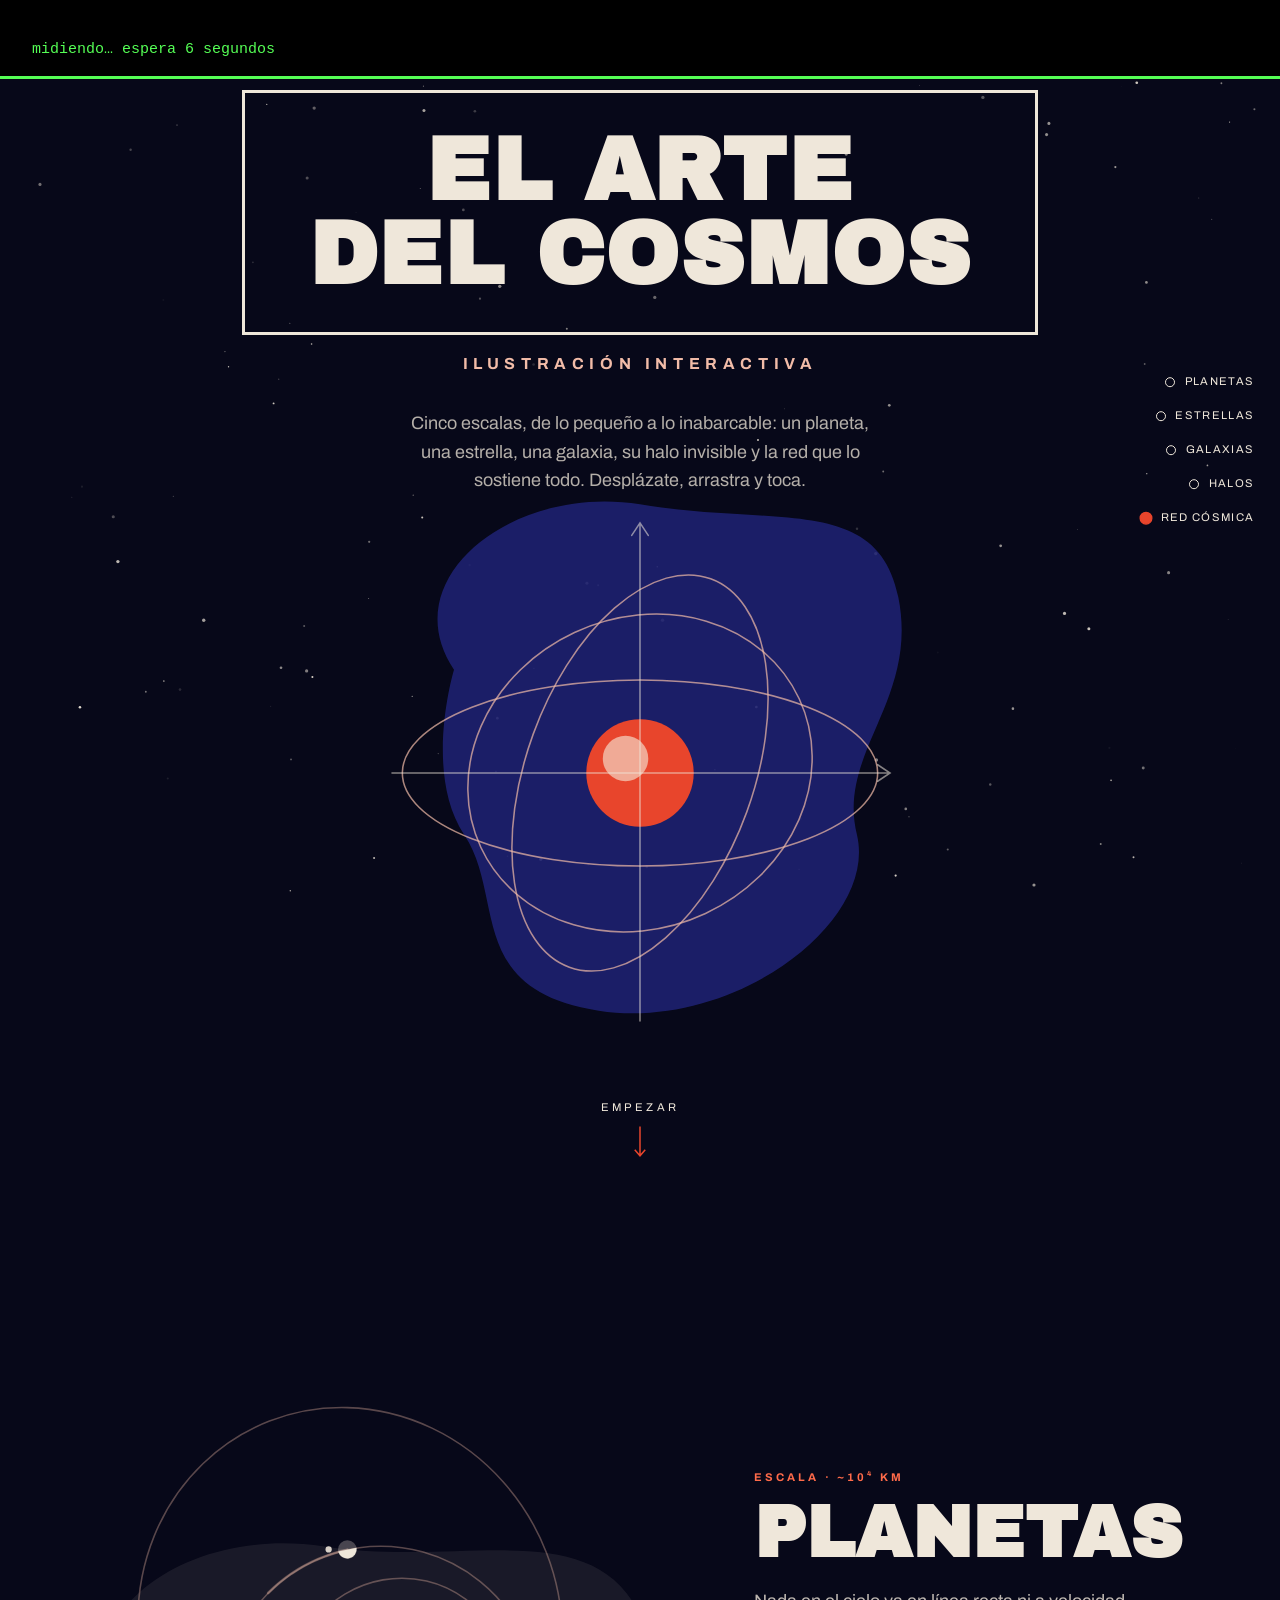
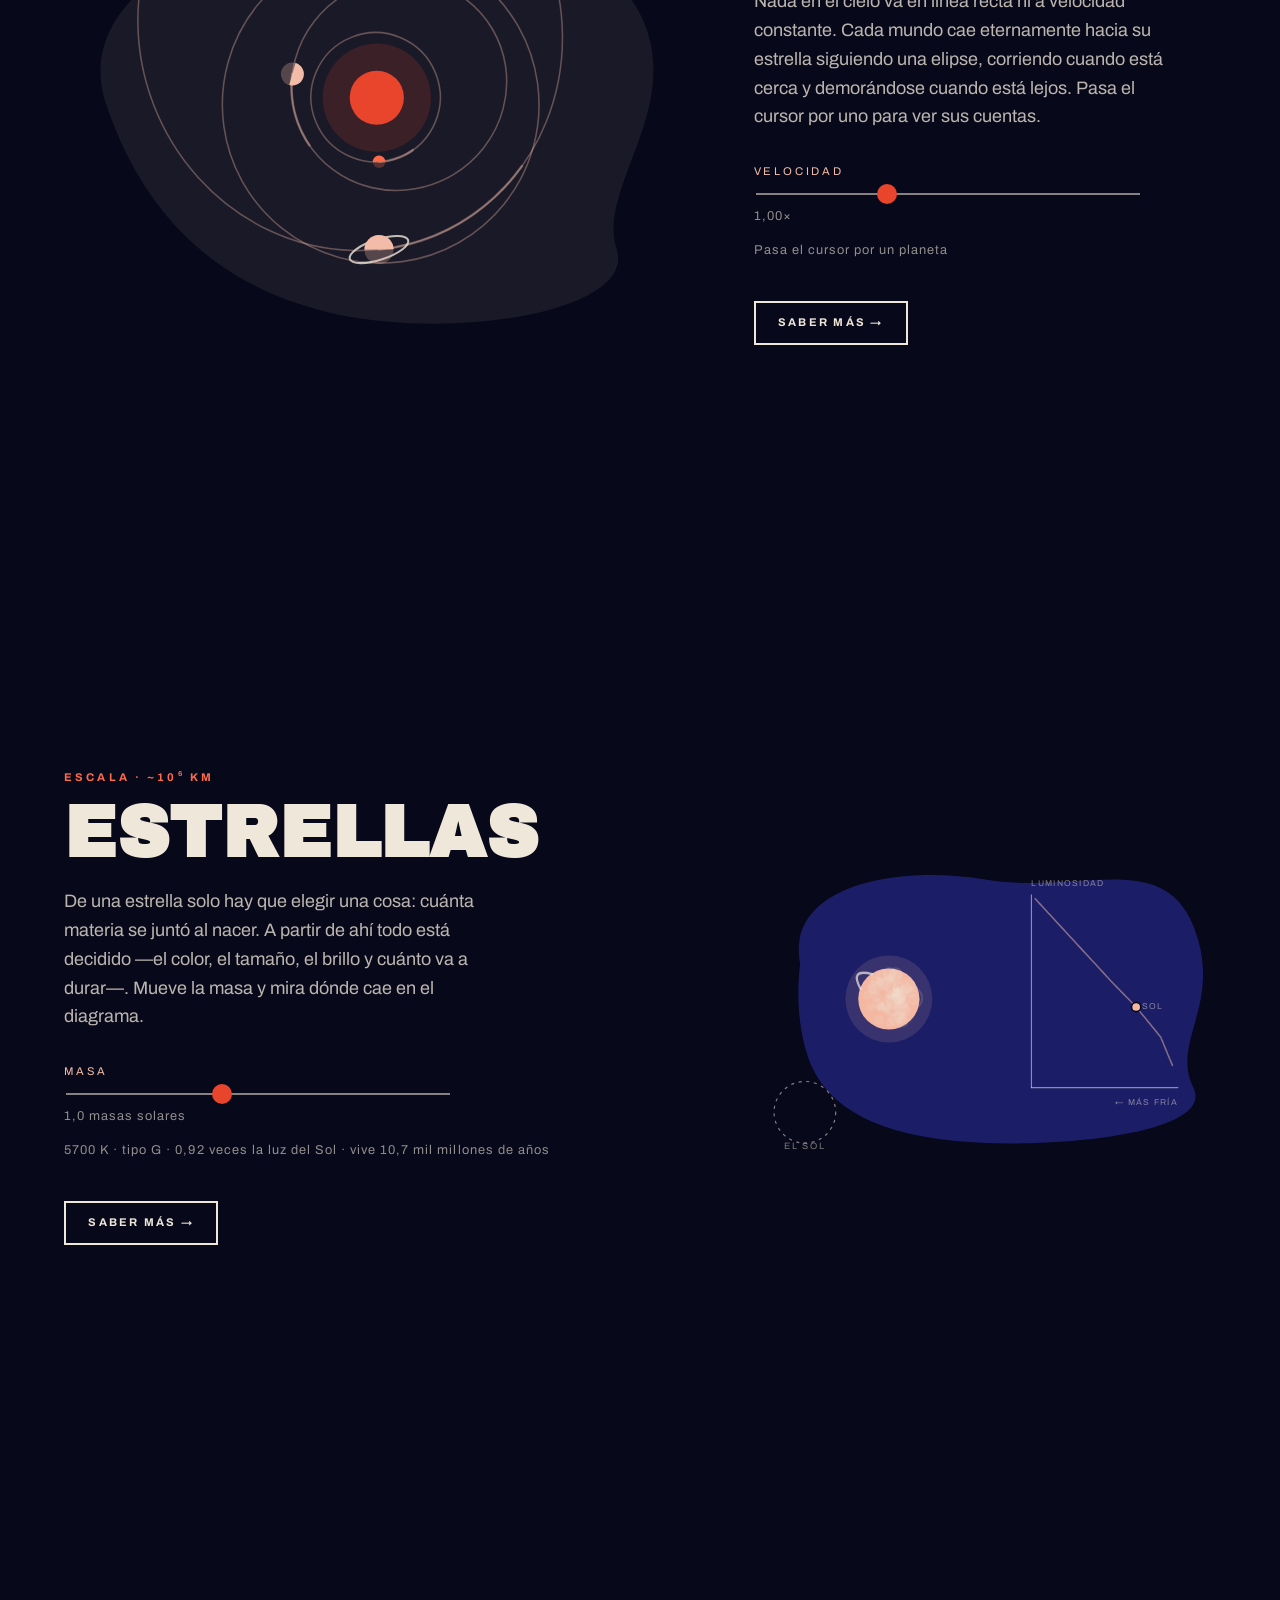
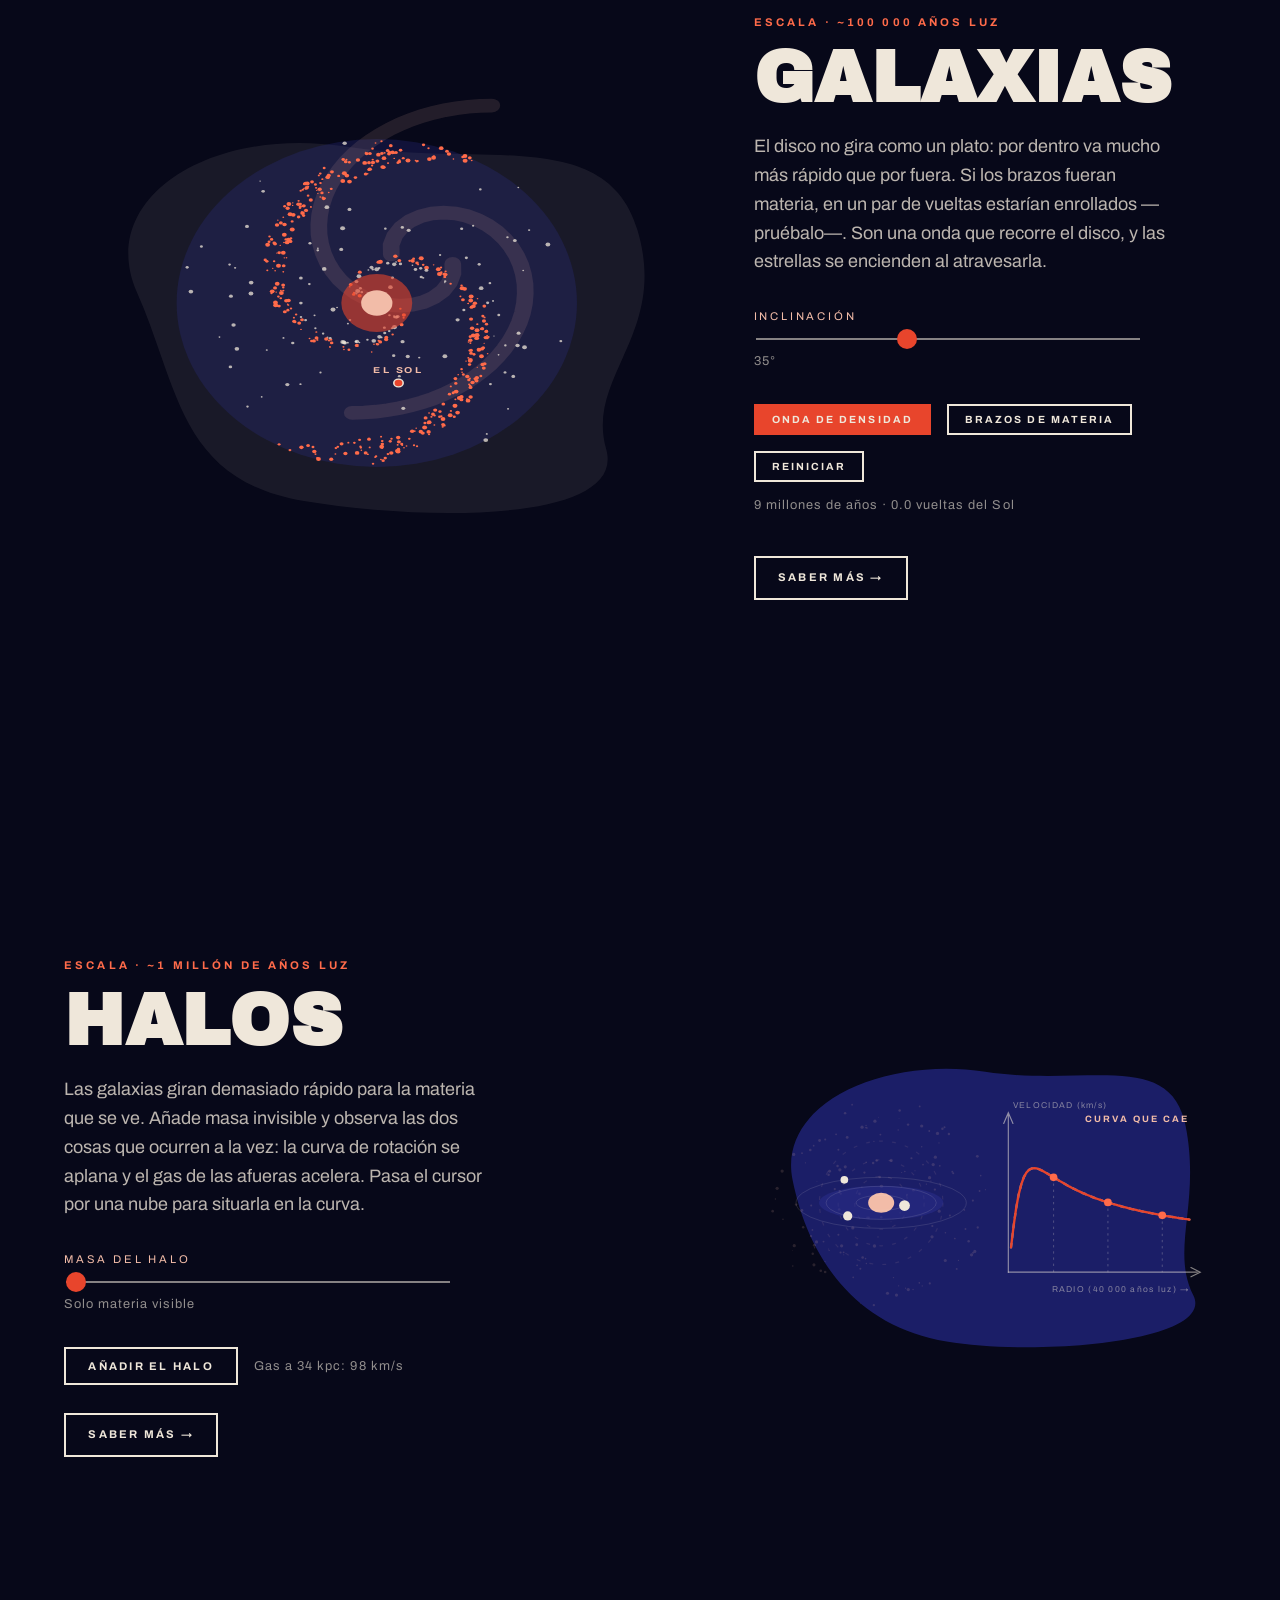
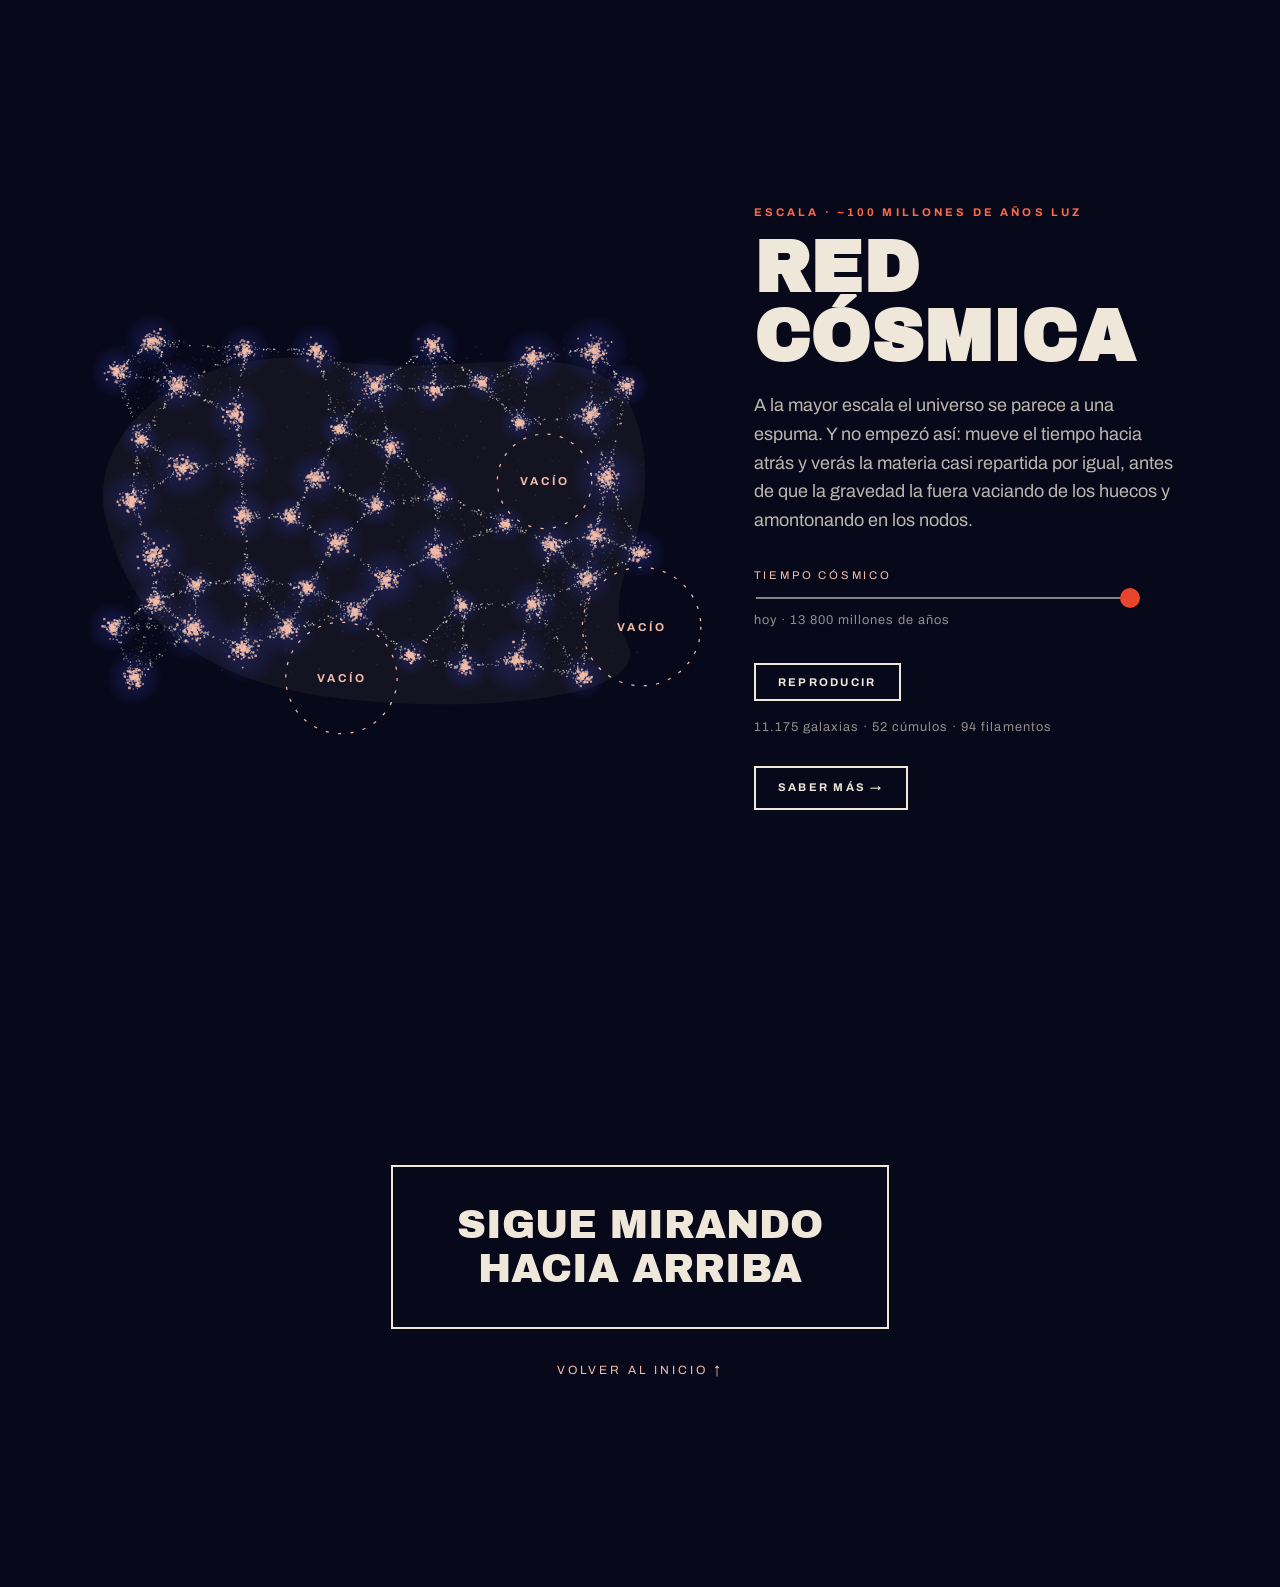
==== commit b5264856: "Refactor scene labels and update descriptions for clarity" ====
--- a/_diagnostico.html
+++ b/_diagnostico.html
@@ -165,7 +165,7 @@
 
     <div class="scene__text">
       <p class="scene__scale">ESCALA · ~1 MILLÓN DE AÑOS LUZ</p>
-      <h2 class="scene__label scene__label--vertical">HALOS</h2>
+      <h2 class="scene__label">HALOS</h2>
       <p class="scene__copy">
         Las galaxias giran demasiado rápido para la materia que se ve. Añade masa
         invisible y observa las dos cosas que ocurren a la vez: la curva de rotación
--- a/css/style.css
+++ b/css/style.css
@@ -209,11 +209,6 @@
   font-size: clamp(2rem, 6vw, 4.5rem);
   line-height: 0.95;
   letter-spacing: 0.01em;
-}
-.scene__label--vertical {
-  writing-mode: vertical-rl;
-  margin-bottom: 0;
-  margin-left: auto;
 }
 
 .scene__copy {
@@ -518,7 +513,6 @@
     padding-block: 5rem;
   }
   .scene--right .scene__stage { order: 0; }
-  .scene__label--vertical { writing-mode: horizontal-tb; margin-left: 0; margin-bottom: 1.25rem; }
   .dots em { display: none; }
 }
 
